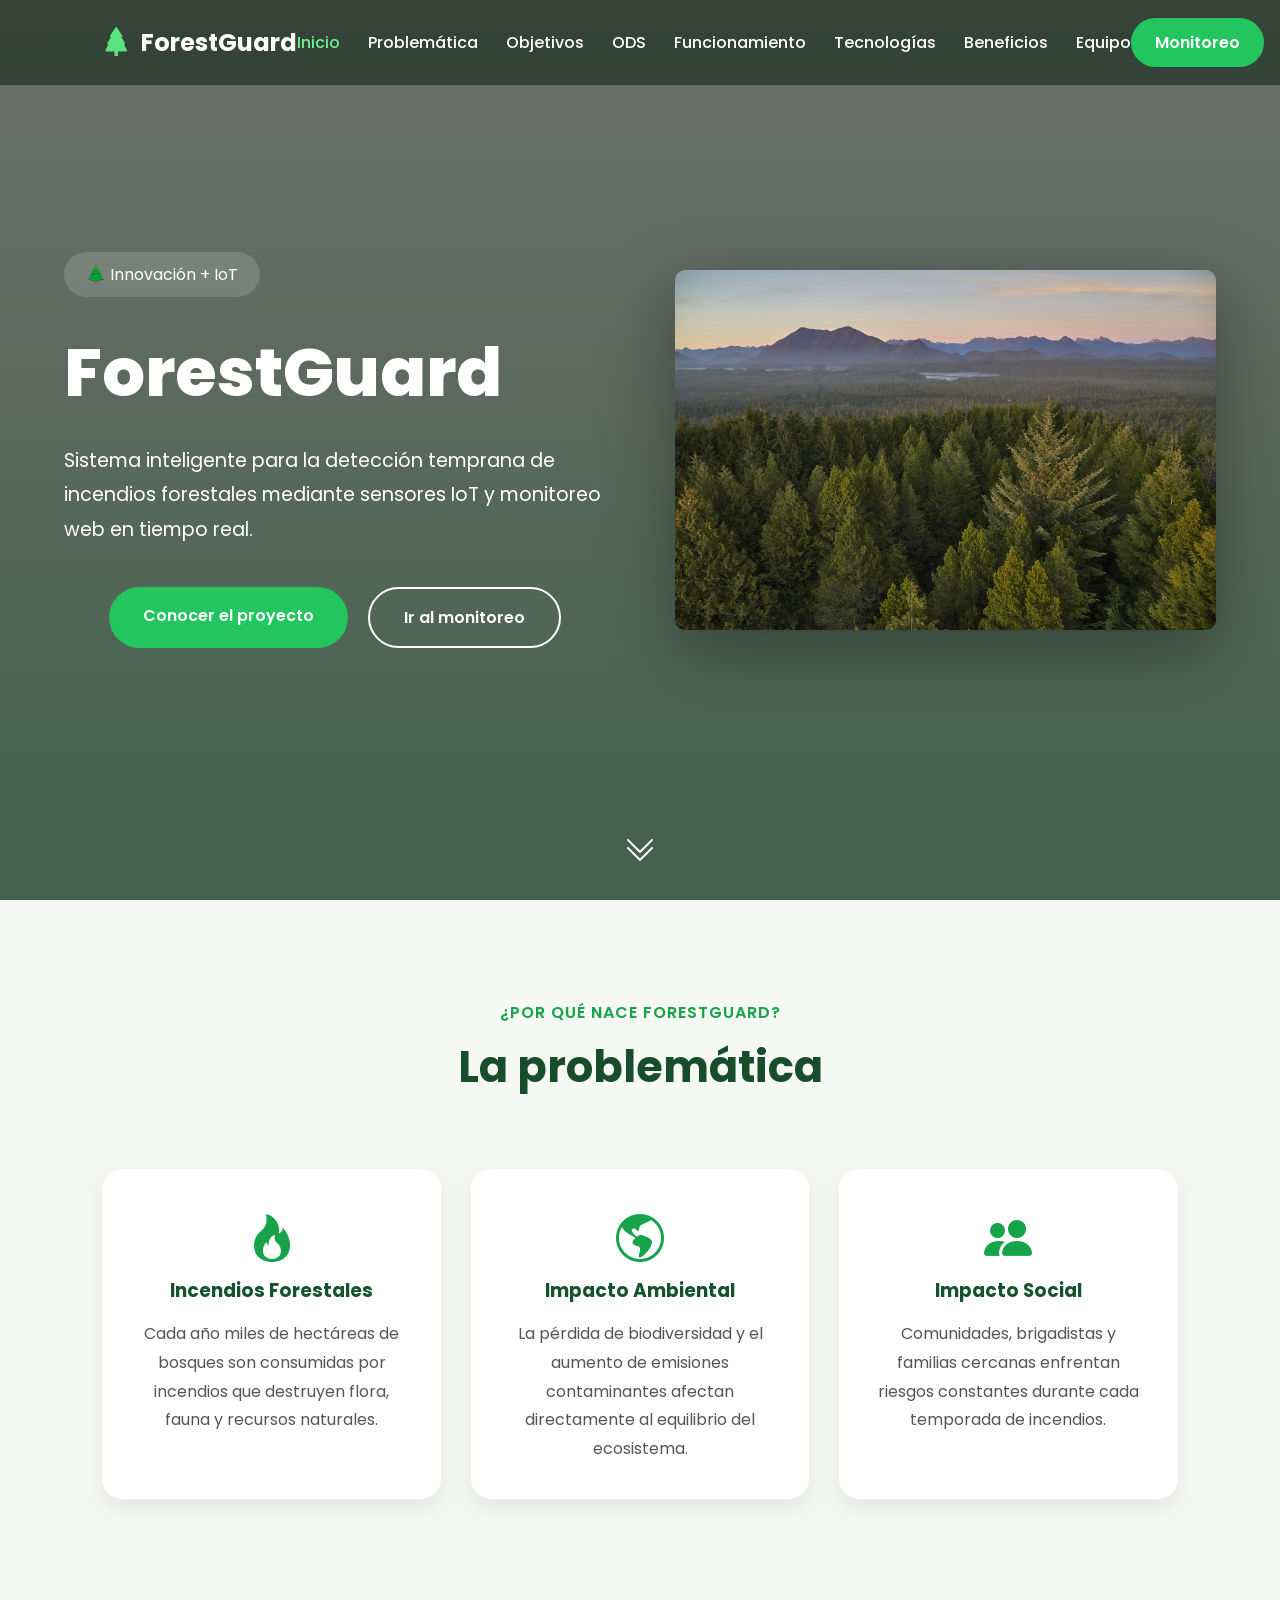
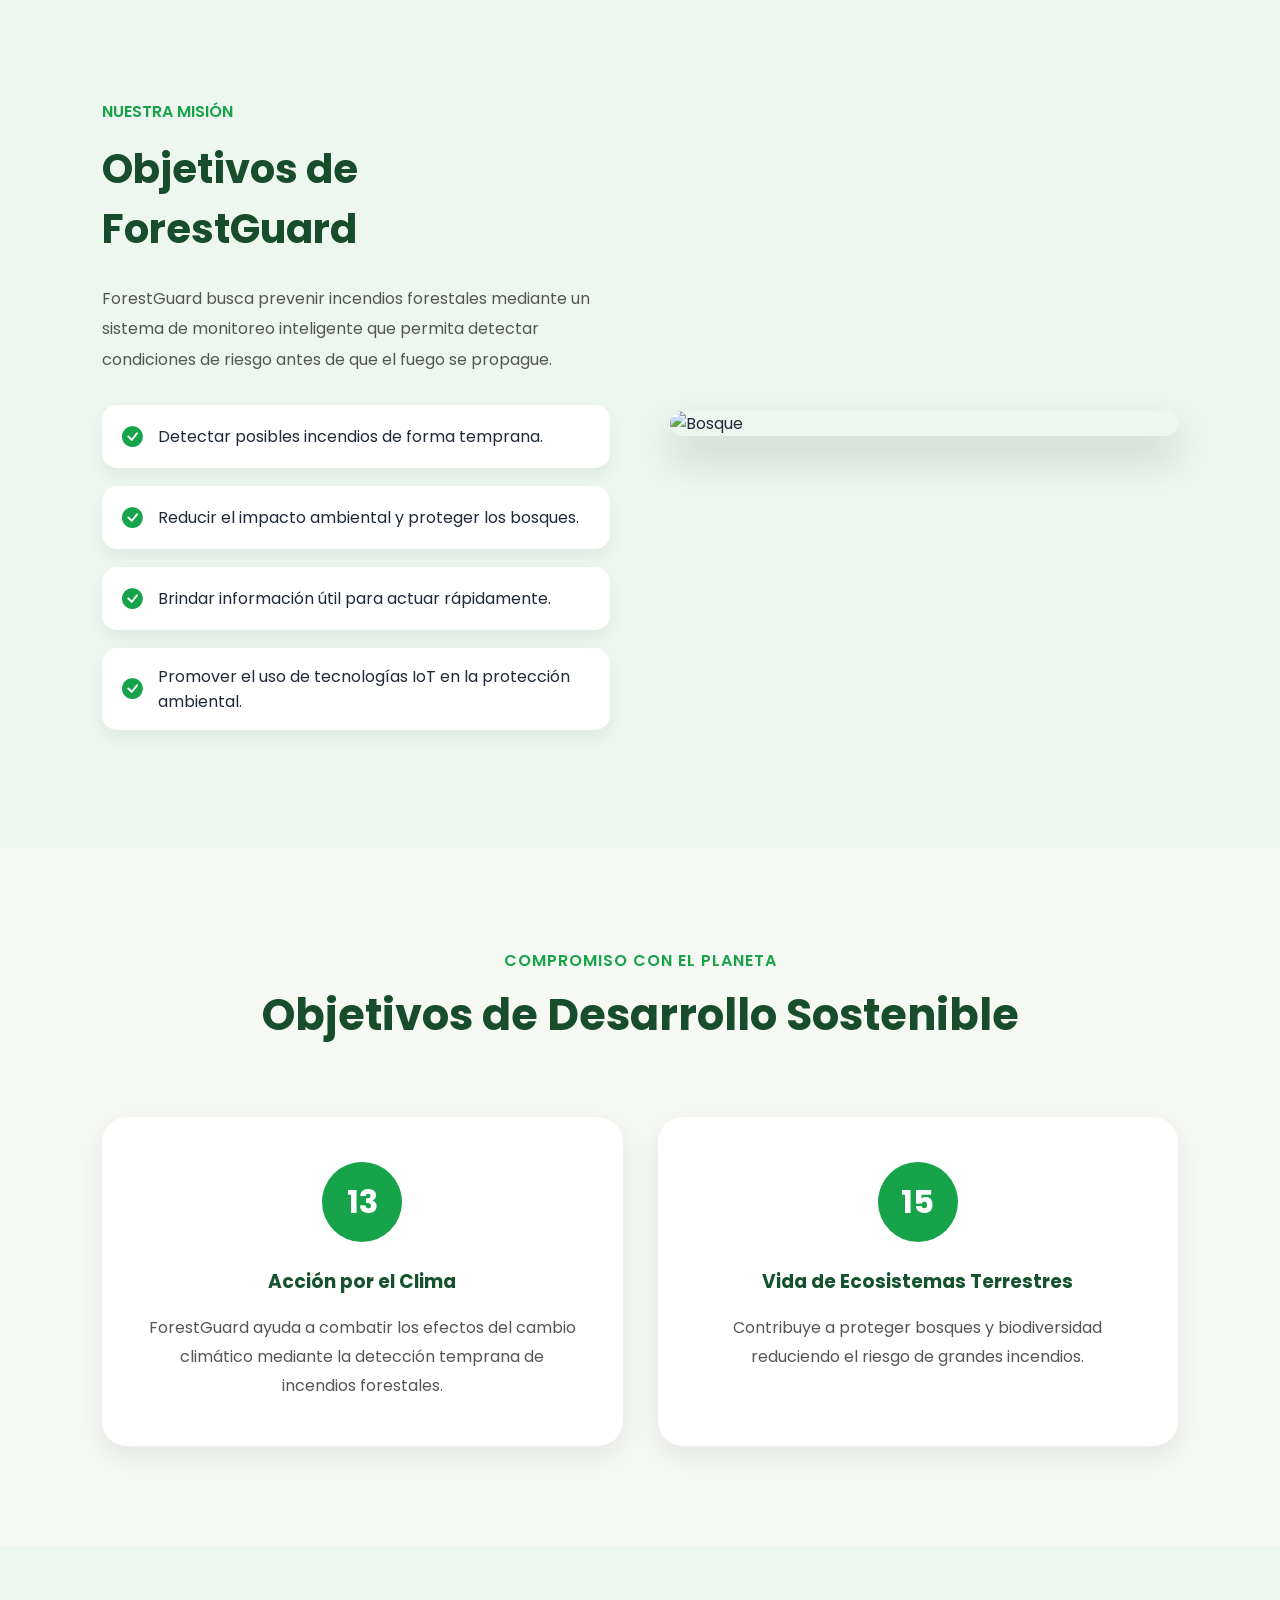
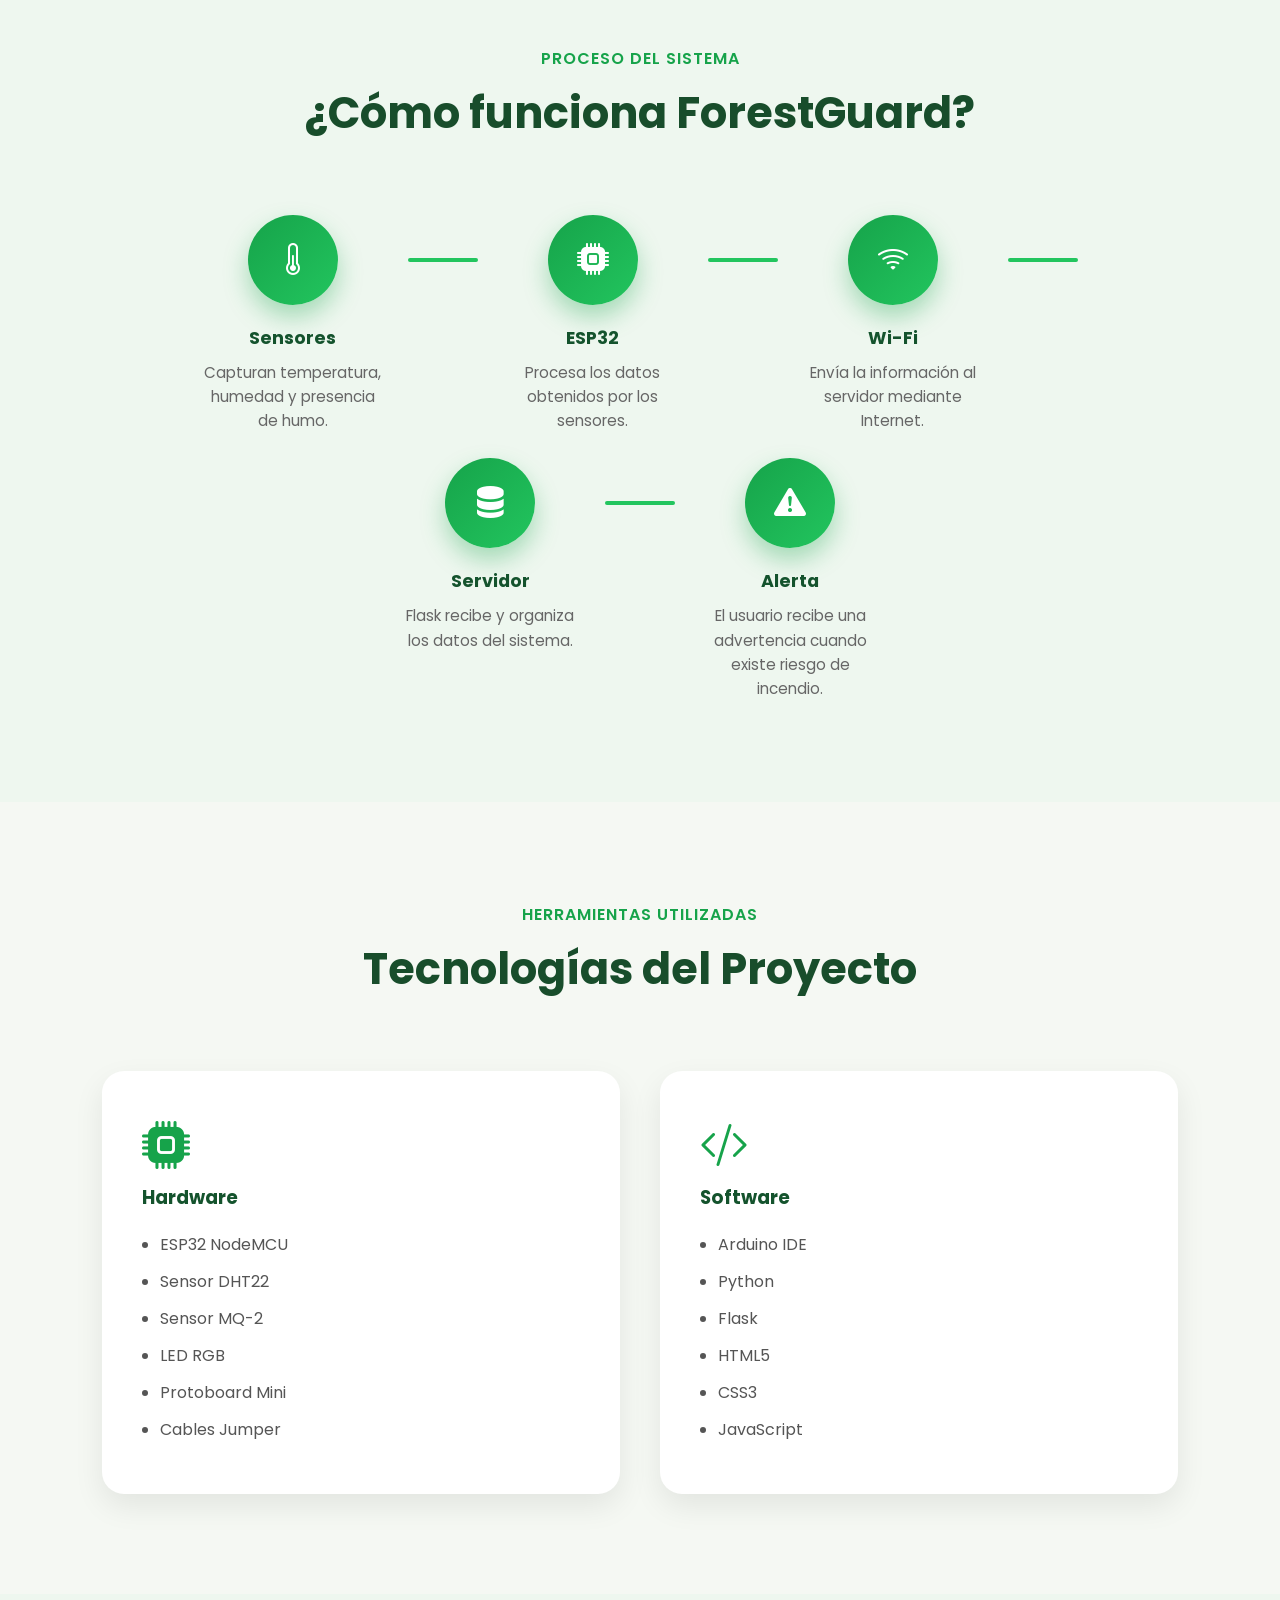
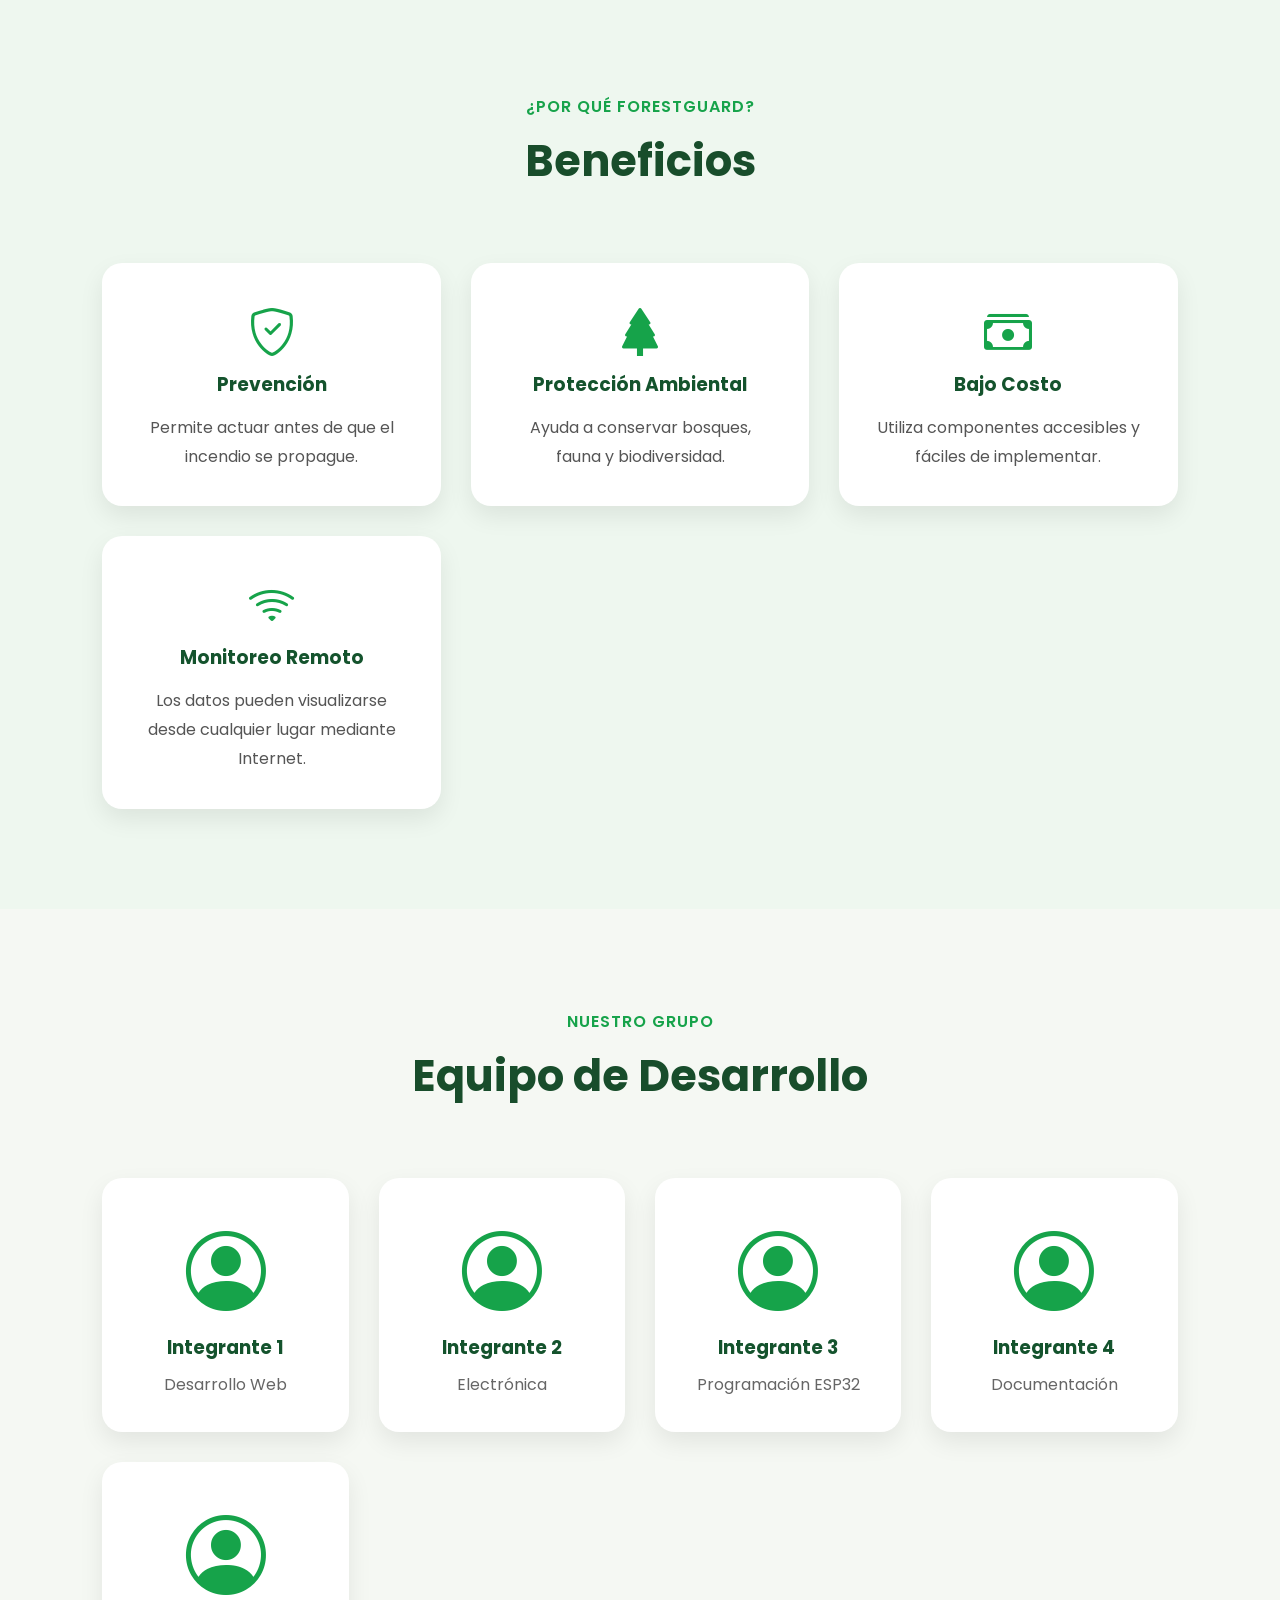
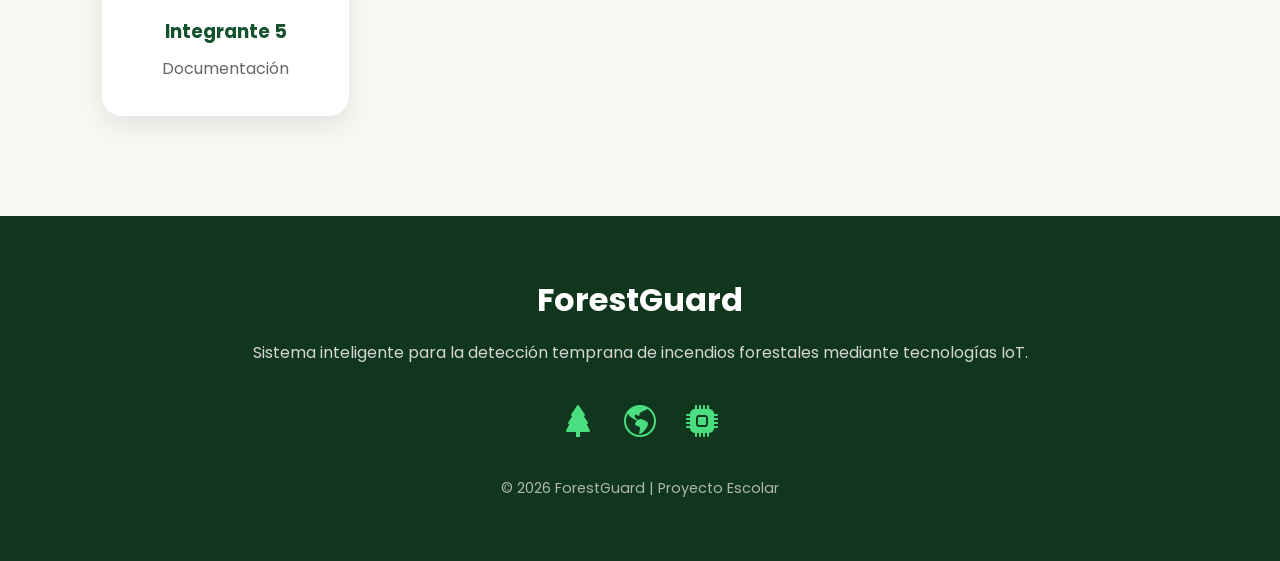
==== index.html @ 30ec1b2f "." ====
<!DOCTYPE html>
<html lang="es">

<head>
    <meta charset="UTF-8">
    <meta name="viewport" content="width=device-width, initial-scale=1.0">

    <title>ForestGuard | Detección Inteligente de Incendios</title>

    <!-- Google Fonts -->
    <link rel="preconnect" href="https://fonts.googleapis.com">
    <link rel="preconnect" href="https://fonts.gstatic.com" crossorigin>

    <link href="https://fonts.googleapis.com/css2?family=Poppins:wght@300;400;500;600;700;800&display=swap"
        rel="stylesheet">

    <!-- Bootstrap Icons -->
    <link rel="stylesheet" href="https://cdn.jsdelivr.net/npm/bootstrap-icons@1.11.3/font/bootstrap-icons.min.css">

    <!-- CSS -->
    <link rel="stylesheet" href="css/style.css">
</head>

<body>

    <!--================ NAVBAR ================-->

    <header>

        <nav class="navbar">

            <div class="logo">

                <i class="bi bi-tree-fill"></i>

                <span>ForestGuard</span>

            </div>

            <ul class="nav-links">

                <li><a href="#inicio">Inicio</a></li>

                <li><a href="#problema">Problemática</a></li>

                <li><a href="#objetivos">Objetivos</a></li>

                <li><a href="#ods">ODS</a></li>

                <li><a href="#funciona">Funcionamiento</a></li>

                <li><a href="#tecnologias">Tecnologías</a></li>

                <li><a href="#beneficios">Beneficios</a></li>

                <li><a href="#equipo">Equipo</a></li>

            </ul>

            <a href="monitor.html" class="btn-monitor">

                Monitoreo

            </a>

        </nav>

    </header>

    <!--================ HERO ================-->

    <section class="hero" id="inicio">

        <div class="overlay"></div>

        <div class="hero-content">

            <div class="hero-text">

                <span class="tag">
                    🌲 Innovación + IoT
                </span>

                <h1>ForestGuard</h1>

                <p>
                    Sistema inteligente para la detección temprana de incendios forestales mediante sensores IoT y
                    monitoreo web en tiempo real.
                </p>

                <div class="hero-buttons">

                    <a href="#problema" class="btn-primary">
                        Conocer el proyecto
                    </a>

                    <a href="monitor.html" class="btn-secondary">
                        Ir al monitoreo
                    </a>

                </div>

            </div>

            <div class="hero-image">

                <img src="img/forestguard.png" alt="ForestGuard">

            </div>

        </div>

        <div class="scroll">

            <i class="bi bi-chevron-double-down"></i>

        </div>

    </section>

    <!--================ PROBLEMÁTICA ================-->

    <section class="section" id="problema">

        <div class="title">

            <span>¿Por qué nace ForestGuard?</span>

            <h2>La problemática</h2>

        </div>

        <div class="cards">

            <div class="card">

                <i class="bi bi-fire"></i>

                <h3>Incendios Forestales</h3>

                <p>

                    Cada año miles de hectáreas de bosques son consumidas por incendios que destruyen flora, fauna y
                    recursos naturales.

                </p>

            </div>

            <div class="card">

                <i class="bi bi-globe-americas"></i>

                <h3>Impacto Ambiental</h3>

                <p>

                    La pérdida de biodiversidad y el aumento de emisiones contaminantes afectan directamente al
                    equilibrio del ecosistema.

                </p>

            </div>

            <div class="card">

                <i class="bi bi-people-fill"></i>

                <h3>Impacto Social</h3>

                <p>

                    Comunidades, brigadistas y familias cercanas enfrentan riesgos constantes durante cada temporada de
                    incendios.

                </p>

            </div>

        </div>

    </section>
    <!--================ OBJETIVOS ================-->

    <section class="section light" id="objetivos">

        <div class="container-two">

            <div class="text">

                <span class="subtitle">Nuestra misión</span>

                <h2>Objetivos de ForestGuard</h2>

                <p>
                    ForestGuard busca prevenir incendios forestales mediante un sistema de monitoreo inteligente
                    que permita detectar condiciones de riesgo antes de que el fuego se propague.
                </p>

                <div class="objective">

                    <i class="bi bi-check-circle-fill"></i>

                    <span>Detectar posibles incendios de forma temprana.</span>

                </div>

                <div class="objective">

                    <i class="bi bi-check-circle-fill"></i>

                    <span>Reducir el impacto ambiental y proteger los bosques.</span>

                </div>

                <div class="objective">

                    <i class="bi bi-check-circle-fill"></i>

                    <span>Brindar información útil para actuar rápidamente.</span>

                </div>

                <div class="objective">

                    <i class="bi bi-check-circle-fill"></i>

                    <span>Promover el uso de tecnologías IoT en la protección ambiental.</span>

                </div>

            </div>

            <div class="image">

                <img src="img/forest.png" alt="Bosque">

            </div>

        </div>

    </section>

    <!--================ ODS ================-->

    <section class="section" id="ods">

        <div class="title">

            <span>Compromiso con el planeta</span>

            <h2>Objetivos de Desarrollo Sostenible</h2>

        </div>

        <div class="ods-container">

            <div class="ods-card">

                <div class="ods-number">

                    13

                </div>

                <h3>Acción por el Clima</h3>

                <p>

                    ForestGuard ayuda a combatir los efectos del cambio climático mediante la detección temprana de
                    incendios forestales.

                </p>

            </div>

            <div class="ods-card">

                <div class="ods-number">

                    15

                </div>

                <h3>Vida de Ecosistemas Terrestres</h3>

                <p>

                    Contribuye a proteger bosques y biodiversidad reduciendo el riesgo de grandes incendios.

                </p>

            </div>

        </div>

    </section>

    <!--================ FUNCIONAMIENTO ================-->

    <section class="section light" id="funciona">

        <div class="title">

            <span>Proceso del sistema</span>

            <h2>¿Cómo funciona ForestGuard?</h2>

        </div>

        <div class="timeline">

            <div class="step">

                <div class="circle">

                    <i class="bi bi-thermometer-half"></i>

                </div>

                <h4>Sensores</h4>

                <p>

                    Capturan temperatura, humedad y presencia de humo.

                </p>

            </div>

            <div class="line"></div>

            <div class="step">

                <div class="circle">

                    <i class="bi bi-cpu-fill"></i>

                </div>

                <h4>ESP32</h4>

                <p>

                    Procesa los datos obtenidos por los sensores.

                </p>

            </div>

            <div class="line"></div>

            <div class="step">

                <div class="circle">

                    <i class="bi bi-wifi"></i>

                </div>

                <h4>Wi-Fi</h4>

                <p>

                    Envía la información al servidor mediante Internet.

                </p>

            </div>

            <div class="line"></div>

            <div class="step">

                <div class="circle">

                    <i class="bi bi-server"></i>

                </div>

                <h4>Servidor</h4>

                <p>

                    Flask recibe y organiza los datos del sistema.

                </p>

            </div>

            <div class="line"></div>

            <div class="step">

                <div class="circle">

                    <i class="bi bi-exclamation-triangle-fill"></i>

                </div>

                <h4>Alerta</h4>

                <p>

                    El usuario recibe una advertencia cuando existe riesgo de incendio.

                </p>

            </div>

        </div>

    </section>
    <!--================ TECNOLOGÍAS ================-->

    <section class="section" id="tecnologias">

        <div class="title">

            <span>Herramientas utilizadas</span>

            <h2>Tecnologías del Proyecto</h2>

        </div>

        <div class="tech-container">

            <div class="tech-box">

                <i class="bi bi-cpu-fill"></i>

                <h3>Hardware</h3>

                <ul>
                    <li>ESP32 NodeMCU</li>
                    <li>Sensor DHT22</li>
                    <li>Sensor MQ-2</li>
                    <li>LED RGB</li>
                    <li>Protoboard Mini</li>
                    <li>Cables Jumper</li>
                </ul>

            </div>

            <div class="tech-box">

                <i class="bi bi-code-slash"></i>

                <h3>Software</h3>

                <ul>
                    <li>Arduino IDE</li>
                    <li>Python</li>
                    <li>Flask</li>
                    <li>HTML5</li>
                    <li>CSS3</li>
                    <li>JavaScript</li>
                </ul>

            </div>

        </div>

    </section>

    <!--================ BENEFICIOS ================-->

    <section class="section light" id="beneficios">

        <div class="title">

            <span>¿Por qué ForestGuard?</span>

            <h2>Beneficios</h2>

        </div>

        <div class="cards">

            <div class="card">
                <i class="bi bi-shield-check"></i>
                <h3>Prevención</h3>
                <p>Permite actuar antes de que el incendio se propague.</p>
            </div>

            <div class="card">
                <i class="bi bi-tree-fill"></i>
                <h3>Protección Ambiental</h3>
                <p>Ayuda a conservar bosques, fauna y biodiversidad.</p>
            </div>

            <div class="card">
                <i class="bi bi-cash-stack"></i>
                <h3>Bajo Costo</h3>
                <p>Utiliza componentes accesibles y fáciles de implementar.</p>
            </div>

            <div class="card">
                <i class="bi bi-wifi"></i>
                <h3>Monitoreo Remoto</h3>
                <p>Los datos pueden visualizarse desde cualquier lugar mediante Internet.</p>
            </div>

        </div>

    </section>

    <!--================ EQUIPO ================-->

    <section class="section" id="equipo">

        <div class="title">

            <span>Nuestro grupo</span>

            <h2>Equipo de Desarrollo</h2>

        </div>

        <div class="team">

            <div class="member">

                <i class="bi bi-person-circle"></i>

                <h3>Integrante 1</h3>

                <p>Desarrollo Web</p>

            </div>

            <div class="member">

                <i class="bi bi-person-circle"></i>

                <h3>Integrante 2</h3>

                <p>Electrónica</p>

            </div>

            <div class="member">

                <i class="bi bi-person-circle"></i>

                <h3>Integrante 3</h3>

                <p>Programación ESP32</p>

            </div>

            <div class="member">

                <i class="bi bi-person-circle"></i>

                <h3>Integrante 4</h3>

                <p>Documentación</p>

            </div>
            
            <div class="member">

                <i class="bi bi-person-circle"></i>

                <h3>Integrante 5</h3>

                <p>Documentación</p>

            </div>

        </div>

    </section>

    <!--================ FOOTER ================-->

    <footer>

        <h2>ForestGuard</h2>

        <p>
            Sistema inteligente para la detección temprana de incendios forestales mediante tecnologías IoT.
        </p>

        <div class="footer-icons">

            <i class="bi bi-tree-fill"></i>

            <i class="bi bi-globe-americas"></i>

            <i class="bi bi-cpu-fill"></i>

        </div>

        <p class="copy">
            © 2026 ForestGuard | Proyecto Escolar
        </p>

    </footer>

    <!-- JavaScript -->
    <script src="js/script.js"></script>

</body>

</html>
---- css/style.css ----
/*==============================
    GOOGLE RESET
==============================*/

*{
    margin:0;
    padding:0;
    box-sizing:border-box;
    scroll-behavior:smooth;
}

body{
    font-family:'Poppins',sans-serif;
    background:#f5f8f3;
    color:#1f2937;
    overflow-x:hidden;
}

img{
    width:100%;
    display:block;
}

a{
    text-decoration:none;
}

ul{
    list-style:none;
}

/*==============================
    NAVBAR
==============================*/

header{
    position:fixed;
    width:100%;
    top:0;
    left:0;
    z-index:999;
}

.navbar{

    display:flex;
    justify-content:space-between;
    align-items:center;

    padding:18px 8%;

    background:rgba(8,32,16,.55);

    backdrop-filter:blur(15px);

    transition:.4s;
}

.logo{

    display:flex;
    align-items:center;
    gap:10px;

    color:white;

    font-size:1.5rem;

    font-weight:700;
}

.logo i{

    color:#5be37d;

    font-size:1.8rem;
}

.nav-links{

    display:flex;

    gap:28px;
}

.nav-links a{

    color:white;

    font-weight:500;

    transition:.3s;
}

.nav-links a:hover{

    color:#6EF08C;
}

.btn-monitor{

    background:#22c55e;

    color:white;

    padding:12px 24px;

    border-radius:50px;

    font-weight:600;

    transition:.3s;
}

.btn-monitor:hover{

    transform:translateY(-3px);

    background:#16a34a;
}

/*==============================
        HERO
==============================*/

.hero{

    position:relative;

    height:100vh;

    background:url("../img/bosque.jpg") center center/cover;

    display:flex;

    justify-content:center;

    align-items:center;

    text-align:center;

    color:white;
}

.overlay{

    position:absolute;

    width:100%;

    height:100%;

    background:linear-gradient(
        rgba(0,0,0,.55),
        rgba(7,46,20,.75)
    );
}

.hero-content{

    position:relative;

    z-index:5;

    width:90%;

    max-width:850px;
}

.tag{

    display:inline-block;

    background:rgba(255,255,255,.15);

    padding:10px 22px;

    border-radius:40px;

    backdrop-filter:blur(10px);

    margin-bottom:25px;
}

.hero h1{

    font-size:4.2rem;

    font-weight:800;

    margin-bottom:20px;
}

.hero p{

    font-size:1.2rem;

    line-height:1.8;

    margin-bottom:40px;
}

/*==============================
    BOTONES
==============================*/

.hero-buttons{

    display:flex;

    justify-content:center;

    gap:20px;

    flex-wrap:wrap;
}

.btn-primary{

    background:#22c55e;

    color:white;

    padding:16px 34px;

    border-radius:50px;

    transition:.35s;

    font-weight:600;
}

.btn-primary:hover{

    transform:translateY(-5px);

    background:#16a34a;
}

.btn-secondary{

    border:2px solid white;

    color:white;

    padding:16px 34px;

    border-radius:50px;

    transition:.35s;

    font-weight:600;
}

.btn-secondary:hover{

    background:white;

    color:#14532d;
}

.scroll{

    position:absolute;

    bottom:25px;

    left:50%;

    transform:translateX(-50%);

    font-size:2rem;

    animation:flotar 2s infinite;

    z-index:10;
}

@keyframes flotar{

    0%{
        transform:translate(-50%,0);
    }

    50%{
        transform:translate(-50%,12px);
    }

    100%{
        transform:translate(-50%,0);
    }
}
/*==============================
        SECCIONES
==============================*/

.section{

    padding:100px 8%;

}

.light{

    background:#eef7ef;
}

.title{

    text-align:center;

    margin-bottom:70px;
}

.title span{

    color:#16a34a;

    font-weight:600;

    letter-spacing:1px;

    text-transform:uppercase;
}

.title h2{

    font-size:2.7rem;

    margin-top:10px;

    color:#184d2b;
}

/*==============================
        TARJETAS
==============================*/

.cards{

    display:grid;

    grid-template-columns:repeat(auto-fit,minmax(260px,1fr));

    gap:30px;
}

.card{

    background:white;

    border-radius:20px;

    padding:35px;

    text-align:center;

    transition:.35s;

    box-shadow:0 10px 25px rgba(0,0,0,.08);
}

.card:hover{

    transform:translateY(-10px);

    box-shadow:0 18px 40px rgba(0,0,0,.15);
}

.card i{

    font-size:3rem;

    color:#16a34a;

    margin-bottom:20px;
}

.card h3{

    margin-bottom:15px;

    color:#14532d;
}

.card p{

    line-height:1.8;

    color:#555;
}

/*==============================
        OBJETIVOS
==============================*/

.container-two{

    display:grid;

    grid-template-columns:1fr 1fr;

    gap:60px;

    align-items:center;
}

.subtitle{

    color:#16a34a;

    font-weight:600;

    text-transform:uppercase;
}

.text h2{

    font-size:2.5rem;

    margin:15px 0 25px;

    color:#184d2b;
}

.text p{

    line-height:1.9;

    color:#555;

    margin-bottom:30px;
}

.objective{

    display:flex;

    align-items:center;

    gap:15px;

    margin-bottom:18px;

    background:white;

    padding:16px 20px;

    border-radius:15px;

    box-shadow:0 8px 18px rgba(0,0,0,.06);

    transition:.3s;
}

.objective:hover{

    transform:translateX(10px);
}

.objective i{

    color:#16a34a;

    font-size:1.3rem;
}

.image img{

    border-radius:25px;

    box-shadow:0 20px 40px rgba(0,0,0,.18);
}

/*==============================
            ODS
==============================*/

.ods-container{

    display:grid;

    grid-template-columns:repeat(auto-fit,minmax(320px,1fr));

    gap:35px;
}

.ods-card{

    background:white;

    border-radius:25px;

    padding:45px;

    text-align:center;

    box-shadow:0 10px 30px rgba(0,0,0,.08);

    transition:.35s;
}

.ods-card:hover{

    transform:translateY(-10px);
}

.ods-number{

    width:80px;

    height:80px;

    margin:auto;

    border-radius:50%;

    background:#16a34a;

    color:white;

    display:flex;

    justify-content:center;

    align-items:center;

    font-size:2rem;

    font-weight:700;

    margin-bottom:25px;
}

.ods-card h3{

    color:#14532d;

    margin-bottom:18px;
}

.ods-card p{

    color:#555;

    line-height:1.8;
}
/*==============================
      FUNCIONAMIENTO
==============================*/

.timeline{

    display:flex;

    justify-content:center;

    align-items:flex-start;

    flex-wrap:wrap;

    gap:25px;

    margin-top:60px;
}

.step{

    width:180px;

    text-align:center;

    position:relative;
}

.circle{

    width:90px;

    height:90px;

    margin:auto;

    border-radius:50%;

    background:linear-gradient(135deg,#16a34a,#22c55e);

    display:flex;

    justify-content:center;

    align-items:center;

    color:white;

    font-size:2rem;

    box-shadow:0 12px 25px rgba(22,163,74,.35);

    transition:.35s;
}

.circle:hover{

    transform:scale(1.08);
}

.step h4{

    margin-top:20px;

    color:#14532d;

    font-size:1.1rem;
}

.step p{

    margin-top:10px;

    color:#666;

    line-height:1.6;

    font-size:.95rem;
}

.line{

    width:70px;

    height:4px;

    background:#22c55e;

    margin-top:43px;

    border-radius:10px;
}

/*==============================
        TECNOLOGÍAS
==============================*/

.tech-container{

    display:grid;

    grid-template-columns:repeat(auto-fit,minmax(320px,1fr));

    gap:40px;

    margin-top:60px;
}

.tech-box{

    background:white;

    border-radius:22px;

    padding:40px;

    box-shadow:0 12px 30px rgba(0,0,0,.08);

    transition:.35s;
}

.tech-box:hover{

    transform:translateY(-8px);

    box-shadow:0 20px 40px rgba(0,0,0,.15);
}

.tech-box i{

    font-size:3rem;

    color:#16a34a;

    margin-bottom:20px;
}

.tech-box h3{

    color:#14532d;

    margin-bottom:20px;
}

.tech-box ul{

    padding-left:18px;

    list-style:disc;
}

.tech-box li{

    margin-bottom:12px;

    color:#555;
}

/*==============================
      EFECTO GENERAL
==============================*/

.card,
.tech-box,
.ods-card,
.objective{

    transition:all .35s ease;
}

.card:hover,
.tech-box:hover,
.ods-card:hover{

    border-bottom:5px solid #22c55e;
}

/*==============================
        BENEFICIOS
==============================*/

#beneficios .cards{

    margin-top:60px;

}

/*==============================
            EQUIPO
==============================*/

.team{

    display:grid;

    grid-template-columns:repeat(auto-fit,minmax(220px,1fr));

    gap:30px;

    margin-top:60px;
}

.member{

    background:#fff;

    border-radius:20px;

    padding:35px 25px;

    text-align:center;

    box-shadow:0 10px 25px rgba(0,0,0,.08);

    transition:.35s;
}

.member:hover{

    transform:translateY(-10px);

    box-shadow:0 18px 40px rgba(0,0,0,.15);
}

.member i{

    font-size:5rem;

    color:#16a34a;

    margin-bottom:20px;
}

.member h3{

    color:#14532d;

    margin-bottom:10px;
}

.member p{

    color:#666;
}

/*==============================
            FOOTER
==============================*/

footer{

    background:#10361d;

    color:white;

    text-align:center;

    padding:60px 8%;
}

footer h2{

    font-size:2rem;

    margin-bottom:15px;
}

footer p{

    color:#d6d6d6;

    line-height:1.8;
}

.footer-icons{

    margin:30px 0;

    display:flex;

    justify-content:center;

    gap:30px;

    font-size:2rem;
}

.footer-icons i{

    color:#4ade80;

    transition:.3s;
}

.footer-icons i:hover{

    transform:translateY(-6px) scale(1.15);

    color:white;
}

.copy{

    margin-top:20px;

    font-size:.9rem;

    opacity:.8;
}

/*==============================
        RESPONSIVE
==============================*/

@media(max-width:992px){

    .navbar{

        flex-direction:column;

        gap:20px;
    }

    .nav-links{

        flex-wrap:wrap;

        justify-content:center;
    }

    .hero h1{

        font-size:3rem;
    }

    .container-two{

        grid-template-columns:1fr;

        text-align:center;
    }

    .timeline{

        flex-direction:column;

        align-items:center;
    }

    .line{

        width:4px;

        height:60px;

        margin:0;
    }

}

@media(max-width:768px){

    .hero{

        padding:20px;
    }

    .hero h1{

        font-size:2.4rem;
    }

    .hero p{

        font-size:1rem;
    }

    .title h2{

        font-size:2rem;
    }

    .hero-buttons{

        flex-direction:column;

        align-items:center;
    }

    .btn-primary,
    .btn-secondary,
    .btn-monitor{

        width:100%;

        max-width:280px;

        text-align:center;
    }

    .section{

        padding:80px 6%;
    }

}

/*==============================
        SCROLLBAR
==============================*/

::-webkit-scrollbar{

    width:10px;
}

::-webkit-scrollbar-track{

    background:#e9efe9;
}

::-webkit-scrollbar-thumb{

    background:#16a34a;

    border-radius:20px;
}

::-webkit-scrollbar-thumb:hover{

    background:#15803d;
}
/*==============================
      BOTÓN SUBIR
==============================*/

.topButton{

    position:fixed;

    right:25px;

    bottom:25px;

    width:55px;

    height:55px;

    border:none;

    border-radius:50%;

    background:#16a34a;

    color:white;

    font-size:1.5rem;

    cursor:pointer;

    opacity:0;

    pointer-events:none;

    transition:.35s;

    box-shadow:0 10px 25px rgba(0,0,0,.2);

    z-index:9999;
}

.topButton:hover{

    transform:translateY(-6px);

    background:#15803d;

}

/*==============================
    LINK ACTIVO
==============================*/

.nav-links a.active{

    color:#6EF08C;

}

/*==============================
    EFECTO EN TARJETAS
==============================*/

.card,
.tech-box,
.ods-card{

    overflow:hidden;

    transition:.35s;

}

/*==============================
    ANIMACIÓN TÍTULO
==============================*/

.hero h1{

    min-height:80px;

}

/*==============================
        HERO DOS COLUMNAS
==============================*/

.hero-content{

    display:flex;

    align-items:center;

    justify-content:space-between;

    gap:70px;

    max-width:1200px;

    width:90%;
}

.hero-image{

    flex:1;

    display:flex;

    justify-content:center;

    animation:flotarImagen 4s ease-in-out infinite;
}

.hero-image img{

    width:100%;

    max-width:580px;

    filter:drop-shadow(0 20px 35px rgba(0,0,0,.35));

    border-radius: 10px;
}

.hero-text{

    flex:1;

    text-align:left;
}

@keyframes flotarImagen{

    0%{

        transform:translateY(0px);

    }

    50%{

        transform:translateY(-15px);

    }

    100%{

        transform:translateY(0px);

    }

}

@media(max-width:900px){

    .hero-content{

        flex-direction:column;

        text-align:center;

    }

    .hero-text{

        text-align:center;

    }

}
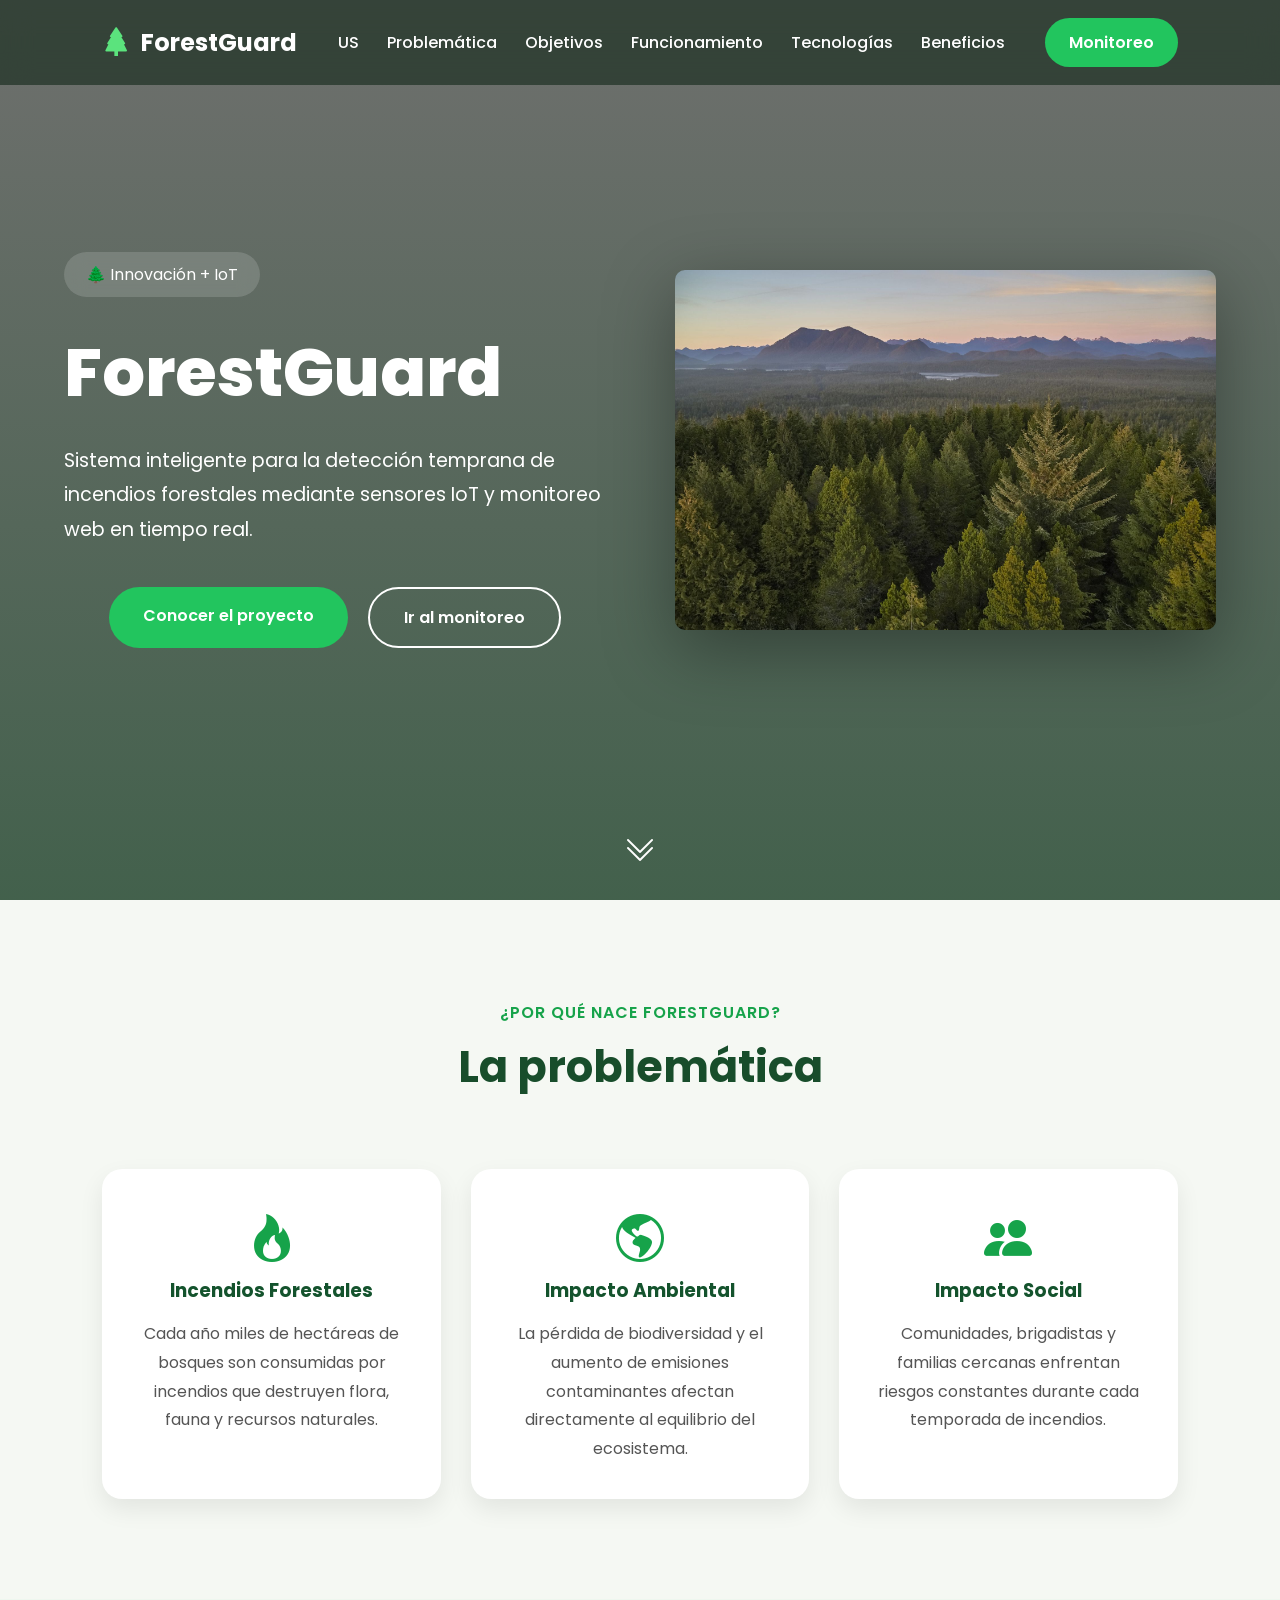
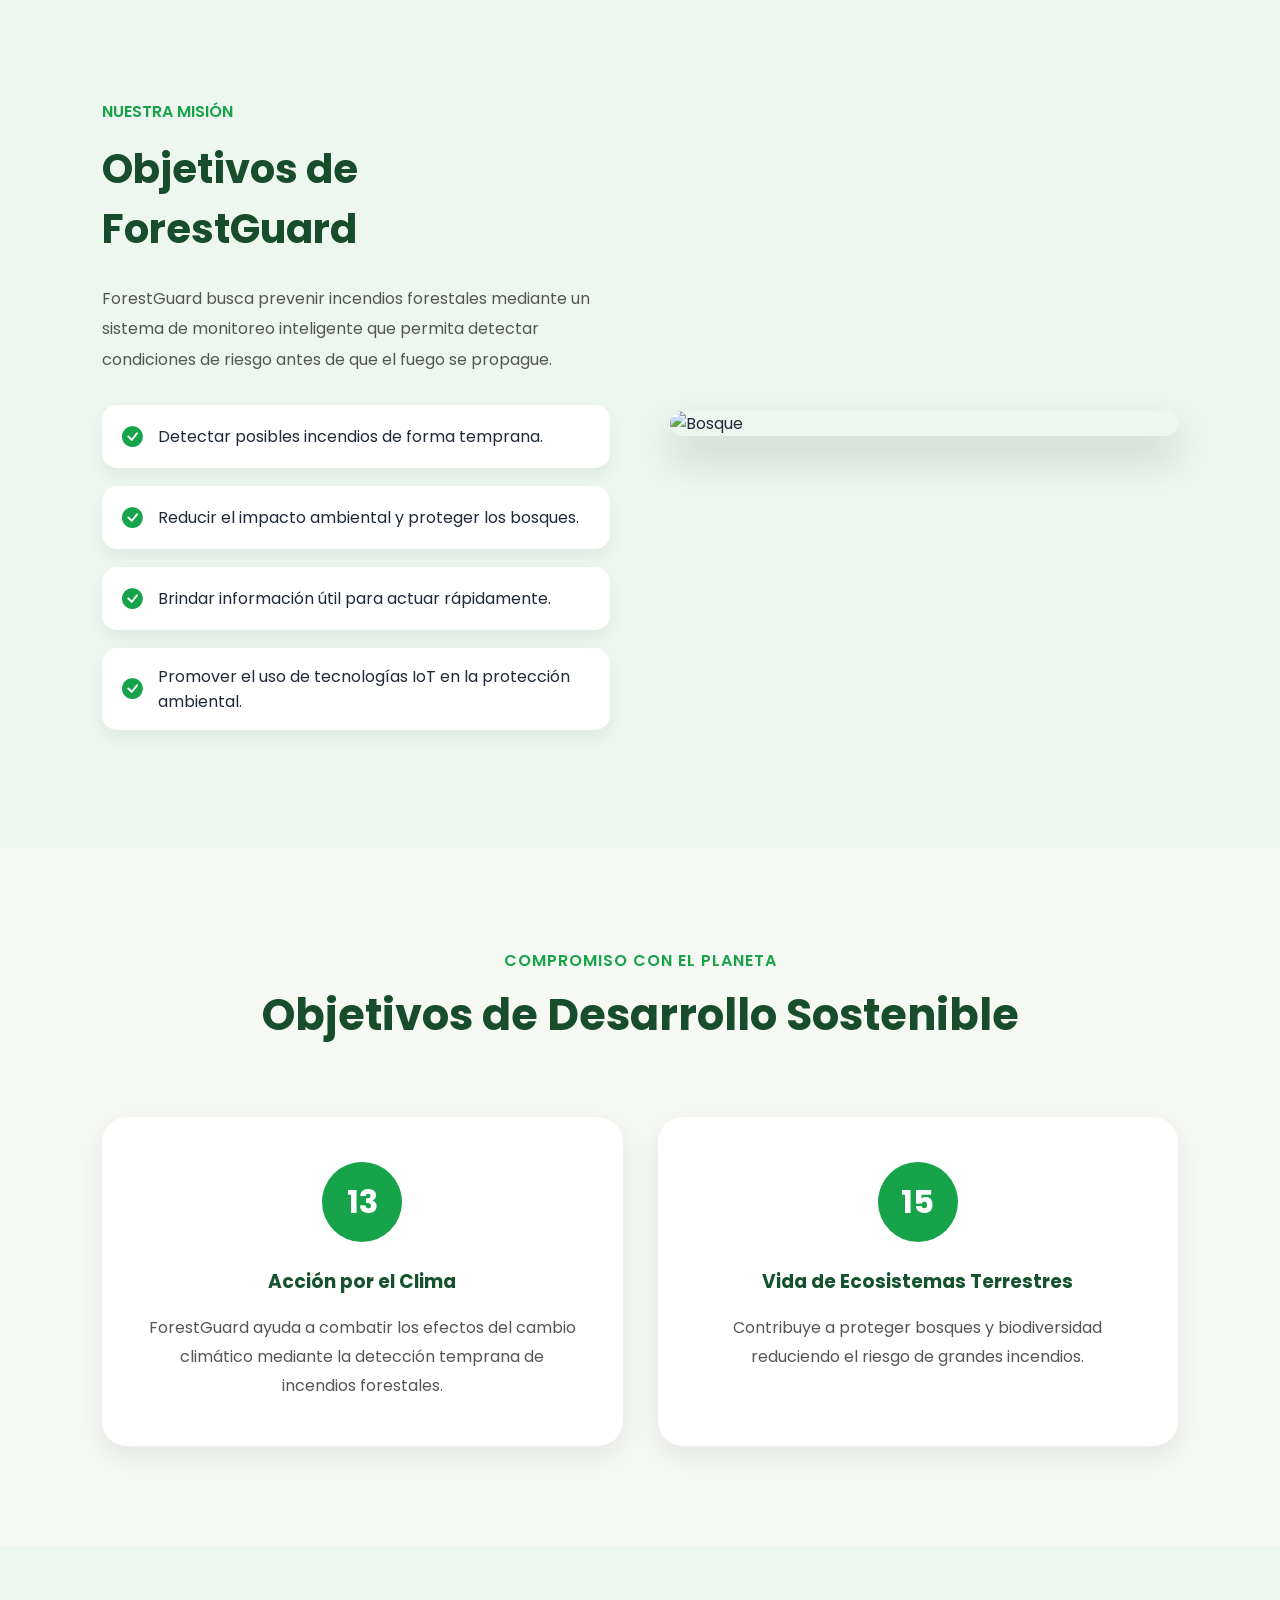
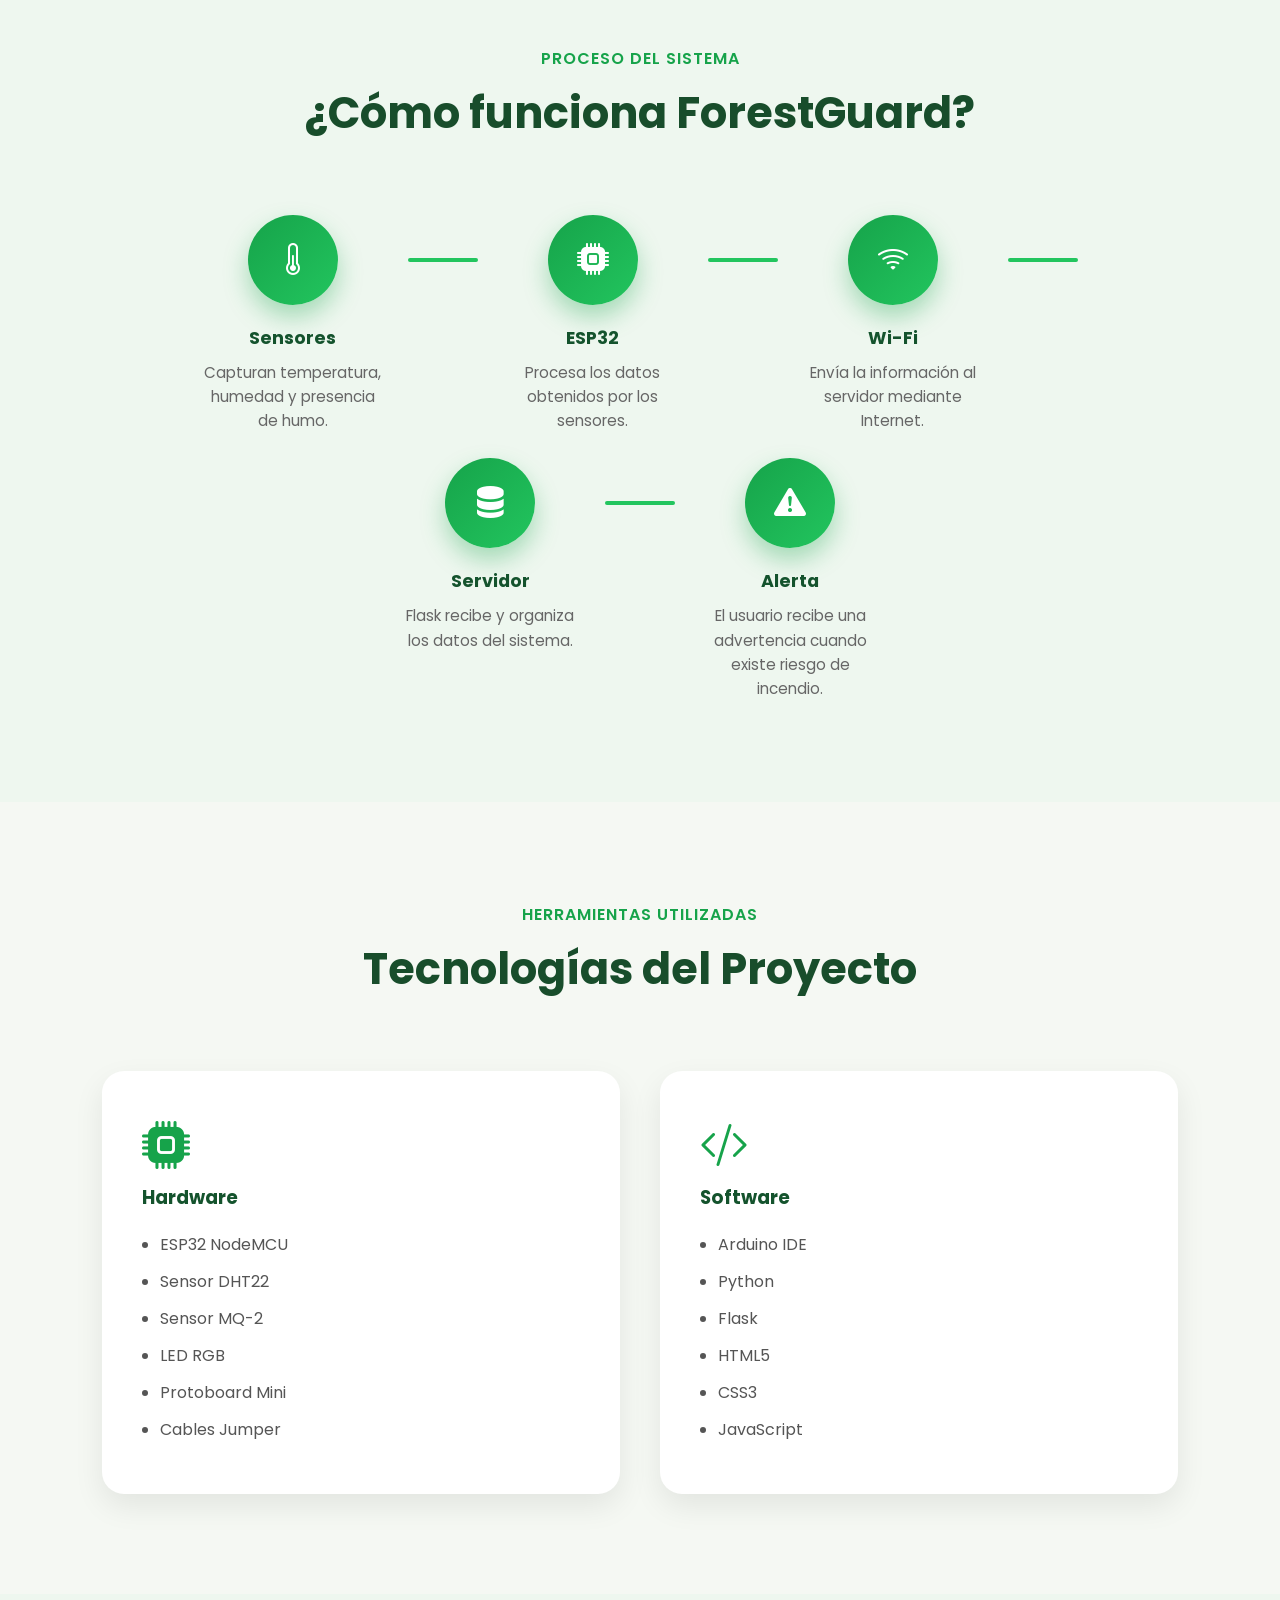
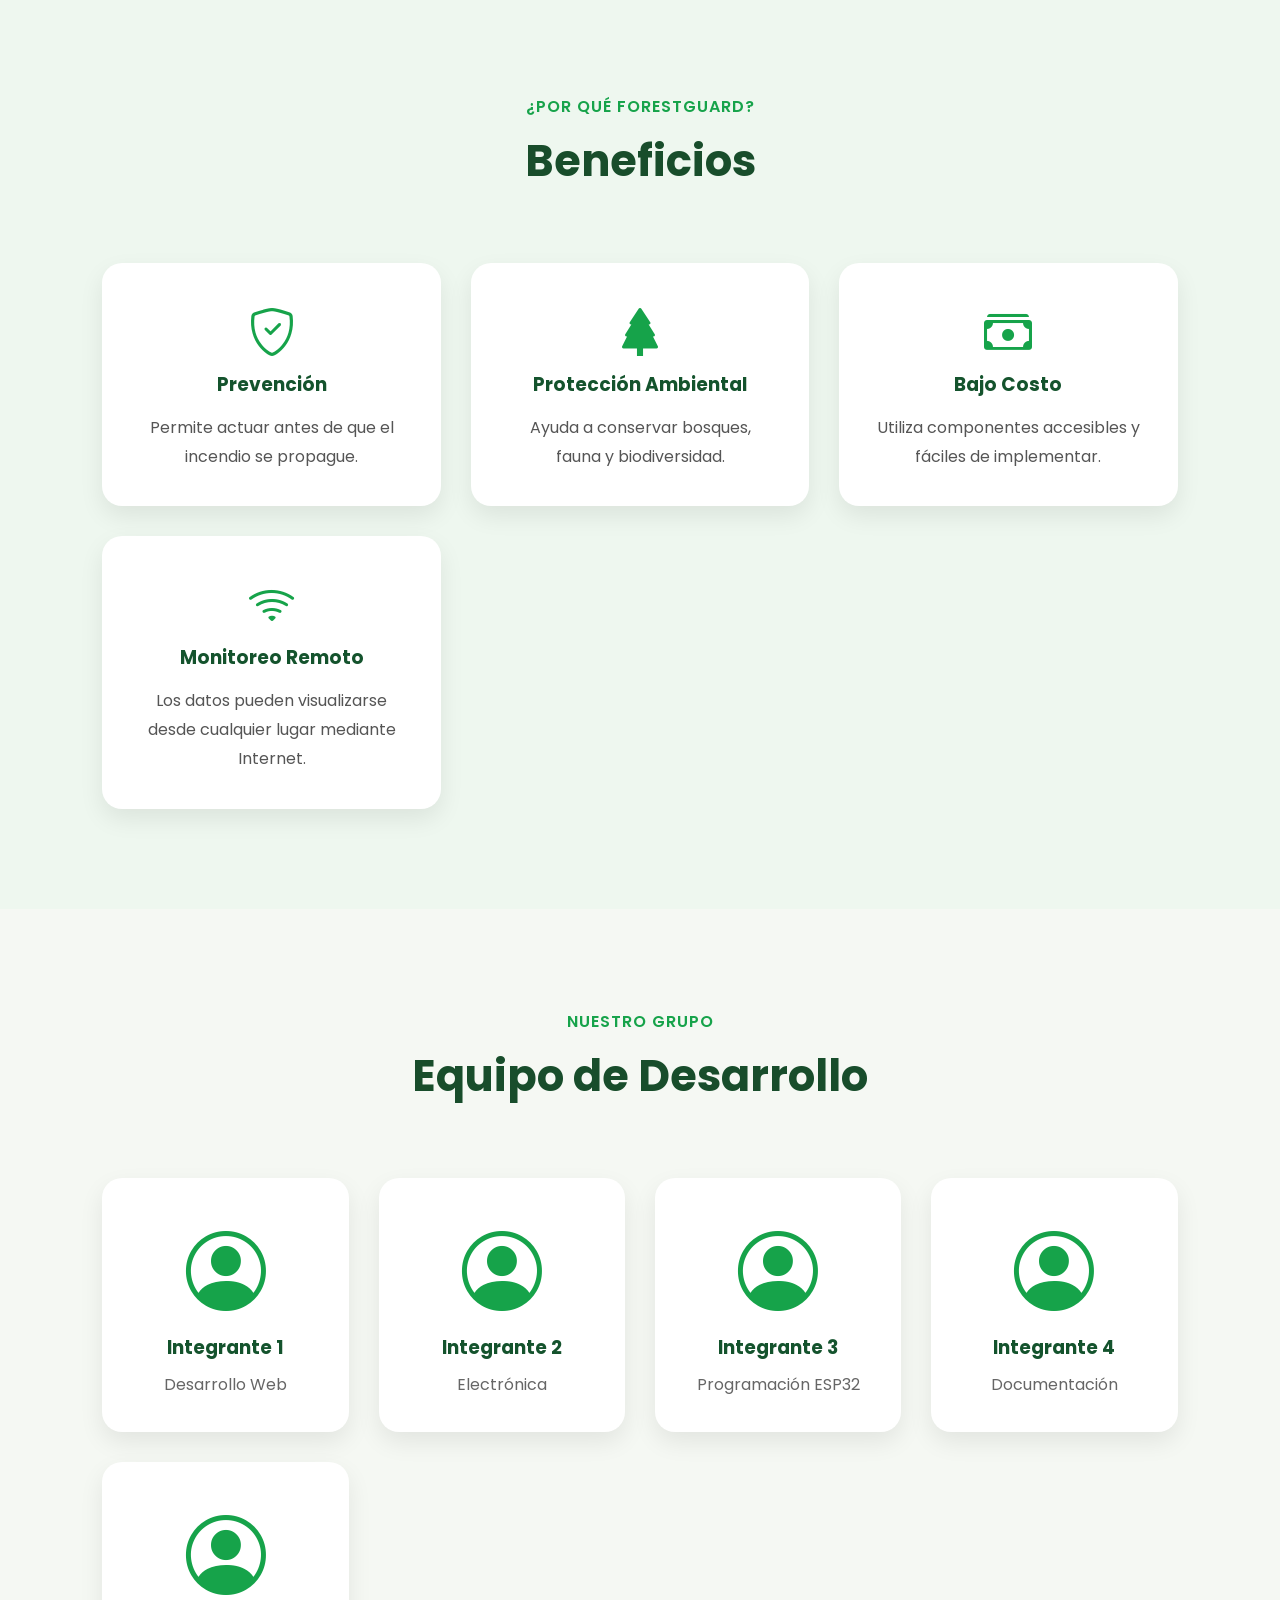
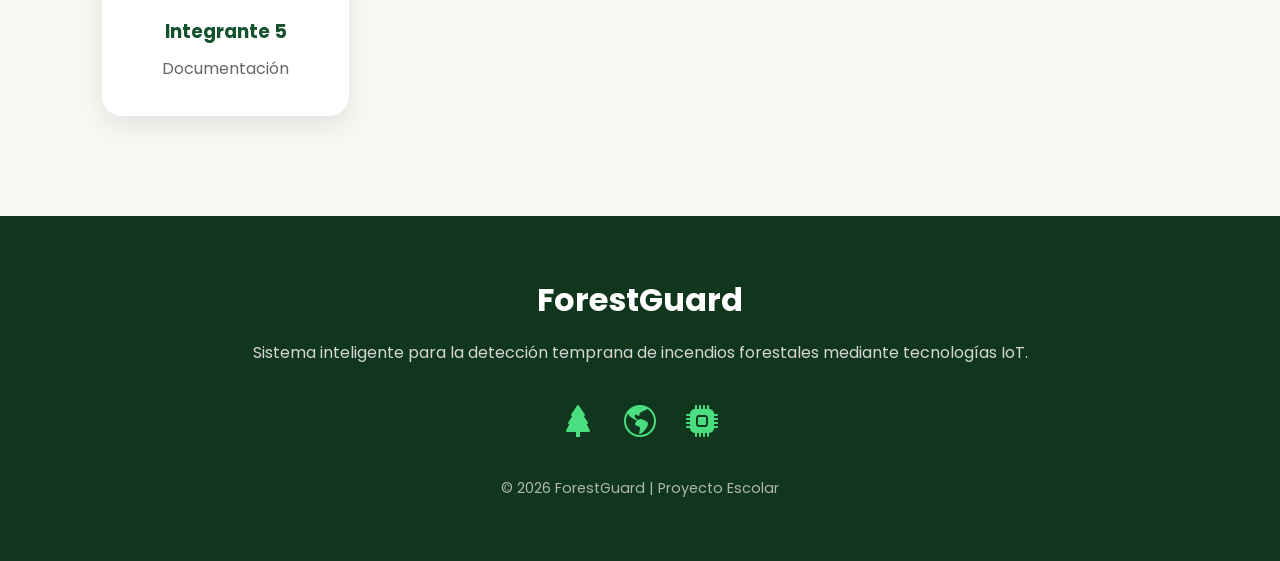
==== commit e8dd3713: "..." ====
--- a/index.html
+++ b/index.html
@@ -23,8 +23,6 @@
 
 <body>
 
-    <!--================ NAVBAR ================-->
-
     <header>
 
         <nav class="navbar">
@@ -39,21 +37,18 @@
 
             <ul class="nav-links">
 
-                <li><a href="#inicio">Inicio</a></li>
+                <li><a href="../Proyecto/ingles.html">US</a></li>
 
                 <li><a href="#problema">Problemática</a></li>
 
                 <li><a href="#objetivos">Objetivos</a></li>
 
-                <li><a href="#ods">ODS</a></li>
-
                 <li><a href="#funciona">Funcionamiento</a></li>
 
                 <li><a href="#tecnologias">Tecnologías</a></li>
 
                 <li><a href="#beneficios">Beneficios</a></li>
 
-                <li><a href="#equipo">Equipo</a></li>
 
             </ul>
 
@@ -66,8 +61,6 @@
         </nav>
 
     </header>
-
-    <!--================ HERO ================-->
 
     <section class="hero" id="inicio">
 
@@ -118,8 +111,6 @@
 
     </section>
 
-    <!--================ PROBLEMÁTICA ================-->
-
     <section class="section" id="problema">
 
         <div class="title">
@@ -180,7 +171,6 @@
         </div>
 
     </section>
-    <!--================ OBJETIVOS ================-->
 
     <section class="section light" id="objetivos">
 
@@ -241,7 +231,6 @@
 
     </section>
 
-    <!--================ ODS ================-->
 
     <section class="section" id="ods">
 
@@ -296,8 +285,6 @@
 
     </section>
 
-    <!--================ FUNCIONAMIENTO ================-->
-
     <section class="section light" id="funciona">
 
         <div class="title">
@@ -411,7 +398,6 @@
         </div>
 
     </section>
-    <!--================ TECNOLOGÍAS ================-->
 
     <section class="section" id="tecnologias">
 
@@ -463,7 +449,6 @@
 
     </section>
 
-    <!--================ BENEFICIOS ================-->
 
     <section class="section light" id="beneficios">
 
@@ -505,8 +490,6 @@
 
     </section>
 
-    <!--================ EQUIPO ================-->
-
     <section class="section" id="equipo">
 
         <div class="title">
@@ -572,8 +555,6 @@
         </div>
 
     </section>
-
-    <!--================ FOOTER ================-->
 
     <footer>
 
--- a/css/style.css
+++ b/css/style.css
@@ -1,7 +1,3 @@
-/*==============================
-    GOOGLE RESET
-==============================*/
-
 *{
     margin:0;
     padding:0;
@@ -29,9 +25,6 @@
     list-style:none;
 }
 
-/*==============================
-    NAVBAR
-==============================*/
 
 header{
     position:fixed;
@@ -119,9 +112,6 @@
     background:#16a34a;
 }
 
-/*==============================
-        HERO
-==============================*/
 
 .hero{
 
@@ -200,9 +190,6 @@
     margin-bottom:40px;
 }
 
-/*==============================
-    BOTONES
-==============================*/
 
 .hero-buttons{
 
@@ -290,9 +277,7 @@
         transform:translate(-50%,0);
     }
 }
-/*==============================
-        SECCIONES
-==============================*/
+
 
 .section{
 
@@ -332,9 +317,6 @@
     color:#184d2b;
 }
 
-/*==============================
-        TARJETAS
-==============================*/
 
 .cards{
 
@@ -390,9 +372,6 @@
     color:#555;
 }
 
-/*==============================
-        OBJETIVOS
-==============================*/
 
 .container-two{
 
@@ -472,9 +451,6 @@
     box-shadow:0 20px 40px rgba(0,0,0,.18);
 }
 
-/*==============================
-            ODS
-==============================*/
 
 .ods-container{
 
@@ -545,9 +521,6 @@
 
     line-height:1.8;
 }
-/*==============================
-      FUNCIONAMIENTO
-==============================*/
 
 .timeline{
 
@@ -638,9 +611,6 @@
     border-radius:10px;
 }
 
-/*==============================
-        TECNOLOGÍAS
-==============================*/
 
 .tech-container{
 
@@ -703,9 +673,6 @@
     color:#555;
 }
 
-/*==============================
-      EFECTO GENERAL
-==============================*/
 
 .card,
 .tech-box,
@@ -722,9 +689,6 @@
     border-bottom:5px solid #22c55e;
 }
 
-/*==============================
-        BENEFICIOS
-==============================*/
 
 #beneficios .cards{
 
@@ -732,9 +696,7 @@
 
 }
 
-/*==============================
-            EQUIPO
-==============================*/
+
 
 .team{
 
@@ -790,9 +752,6 @@
     color:#666;
 }
 
-/*==============================
-            FOOTER
-==============================*/
 
 footer{
 
